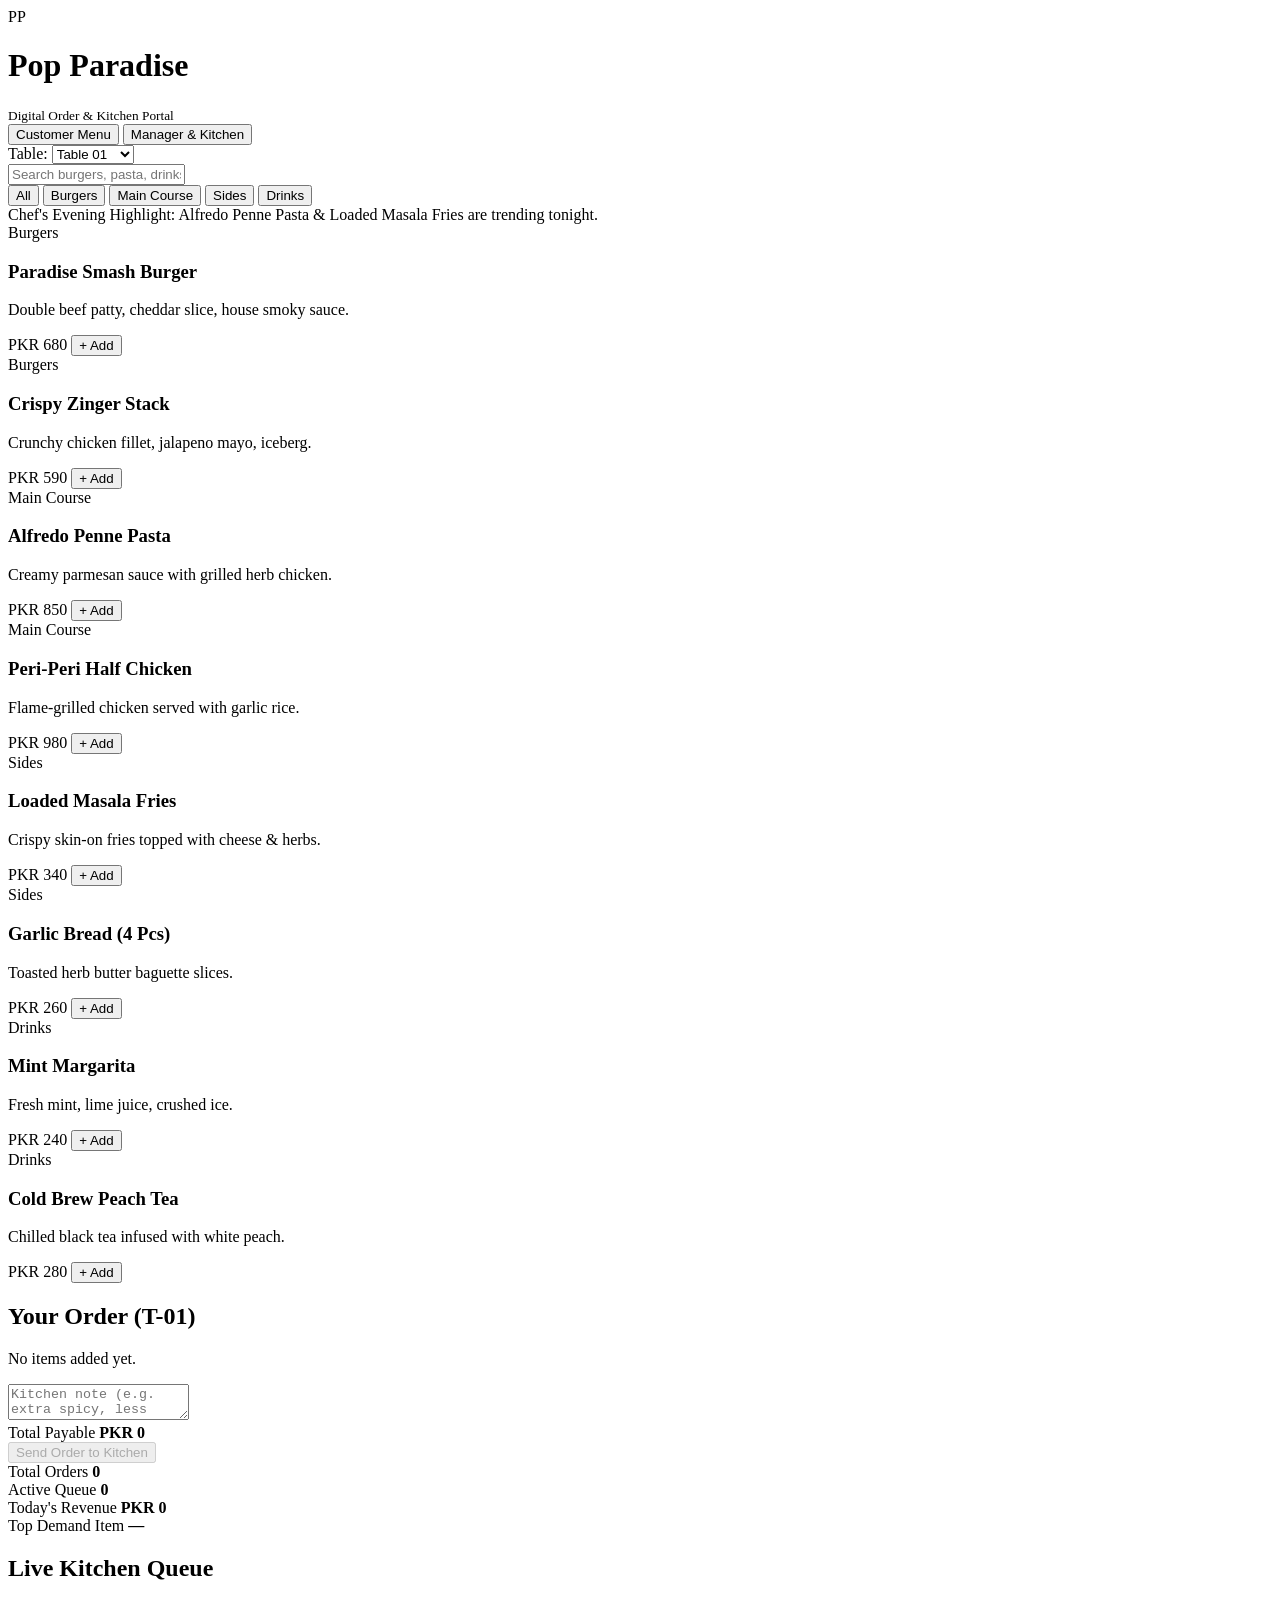
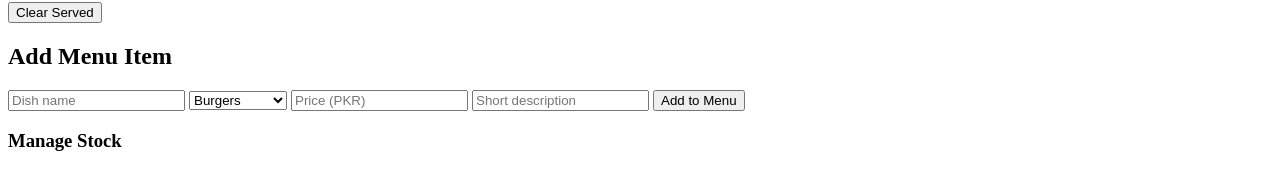
==== index.html @ ca5e87c0 "Rename pop-paradise-order-place_index.html to index.html" ====
<!DOCTYPE html>
<html lang="en">
<head>
  <meta charset="UTF-8" />
  <meta name="viewport" content="width=device-width, initial-scale=1.0" />
  <title>Pop Paradise — Digital Order Place</title>
  <link rel="stylesheet" href="style.css" />
</head>
<body>
  <header class="topbar">
    <div class="brand">
      <span class="logo-badge">PP</span>
      <div>
        <h1>Pop Paradise</h1>
        <small>Digital Order & Kitchen Portal</small>
      </div>
    </div>

    <div class="view-switch">
      <button id="btnCustomerView" class="tab-btn active">Customer Menu</button>
      <button id="btnManagerView" class="tab-btn">Manager & Kitchen</button>
    </div>
  </header>

  <!-- CUSTOMER VIEW -->
  <main id="customerSection" class="layout">
    <section class="menu-area">
      <div class="controls-bar">
        <div class="table-picker">
          <label for="tableSelect">Table:</label>
          <select id="tableSelect">
            <option value="T-01">Table 01</option>
            <option value="T-02">Table 02</option>
            <option value="T-03">Table 03</option>
            <option value="T-04">Table 04</option>
            <option value="Takeaway">Takeaway</option>
          </select>
        </div>
        <input type="text" id="searchInput" placeholder="Search burgers, pasta, drinks..." />
      </div>

      <div class="categories" id="categoryBar">
        <button class="cat-chip active" data-cat="All">All</button>
        <button class="cat-chip" data-cat="Burgers">Burgers</button>
        <button class="cat-chip" data-cat="Main Course">Main Course</button>
        <button class="cat-chip" data-cat="Sides">Sides</button>
        <button class="cat-chip" data-cat="Drinks">Drinks</button>
      </div>

      <div id="aiSmartBanner" class="smart-banner"></div>

      <div id="menuGrid" class="menu-grid"></div>
    </section>

    <aside class="cart-panel">
      <h2>Your Order (<span id="activeTableLabel">T-01</span>)</h2>
      <div id="cartItems" class="cart-list">
        <p class="empty-msg">No items added yet.</p>
      </div>

      <div id="pairingBox" class="pairing-box hidden"></div>

      <div class="cart-footer">
        <textarea id="orderNote" rows="2" placeholder="Kitchen note (e.g. extra spicy, less ice)..."></textarea>
        <div class="total-row">
          <span>Total Payable</span>
          <strong id="cartTotal">PKR 0</strong>
        </div>
        <button id="placeOrderBtn" class="primary-btn" disabled>Send Order to Kitchen</button>
      </div>
    </aside>
  </main>

  <!-- MANAGER VIEW -->
  <main id="managerSection" class="manager-layout hidden">
    <section class="stats-row">
      <div class="stat-card">
        <span>Total Orders</span>
        <strong id="statOrders">0</strong>
      </div>
      <div class="stat-card">
        <span>Active Queue</span>
        <strong id="statActive">0</strong>
      </div>
      <div class="stat-card">
        <span>Today's Revenue</span>
        <strong id="statRevenue">PKR 0</strong>
      </div>
      <div class="stat-card highlight">
        <span>Top Demand Item</span>
        <strong id="statTopItem">—</strong>
      </div>
    </section>

    <section class="insight-strip" id="managerInsightStrip"></section>

    <div class="manager-grid">
      <section class="panel">
        <div class="panel-head">
          <h2>Live Kitchen Queue</h2>
          <button id="clearCompletedBtn" class="ghost-btn">Clear Served</button>
        </div>
        <div id="orderQueue" class="queue-list"></div>
      </section>

      <section class="panel">
        <h2>Add Menu Item</h2>
        <form id="addMenuForm" class="stack-form">
          <input type="text" id="itemName" placeholder="Dish name" required />
          <select id="itemCat">
            <option value="Burgers">Burgers</option>
            <option value="Main Course">Main Course</option>
            <option value="Sides">Sides</option>
            <option value="Drinks">Drinks</option>
          </select>
          <input type="number" id="itemPrice" placeholder="Price (PKR)" min="50" required />
          <input type="text" id="itemDesc" placeholder="Short description" required />
          <button type="submit" class="primary-btn">Add to Menu</button>
        </form>

        <h3 class="sub-heading">Manage Stock</h3>
        <div id="stockList" class="stock-list"></div>
      </section>
    </div>
  </main>

  <div id="toast" class="toast hidden"></div>
  <script src="app.js"></script>
</body>
</html>
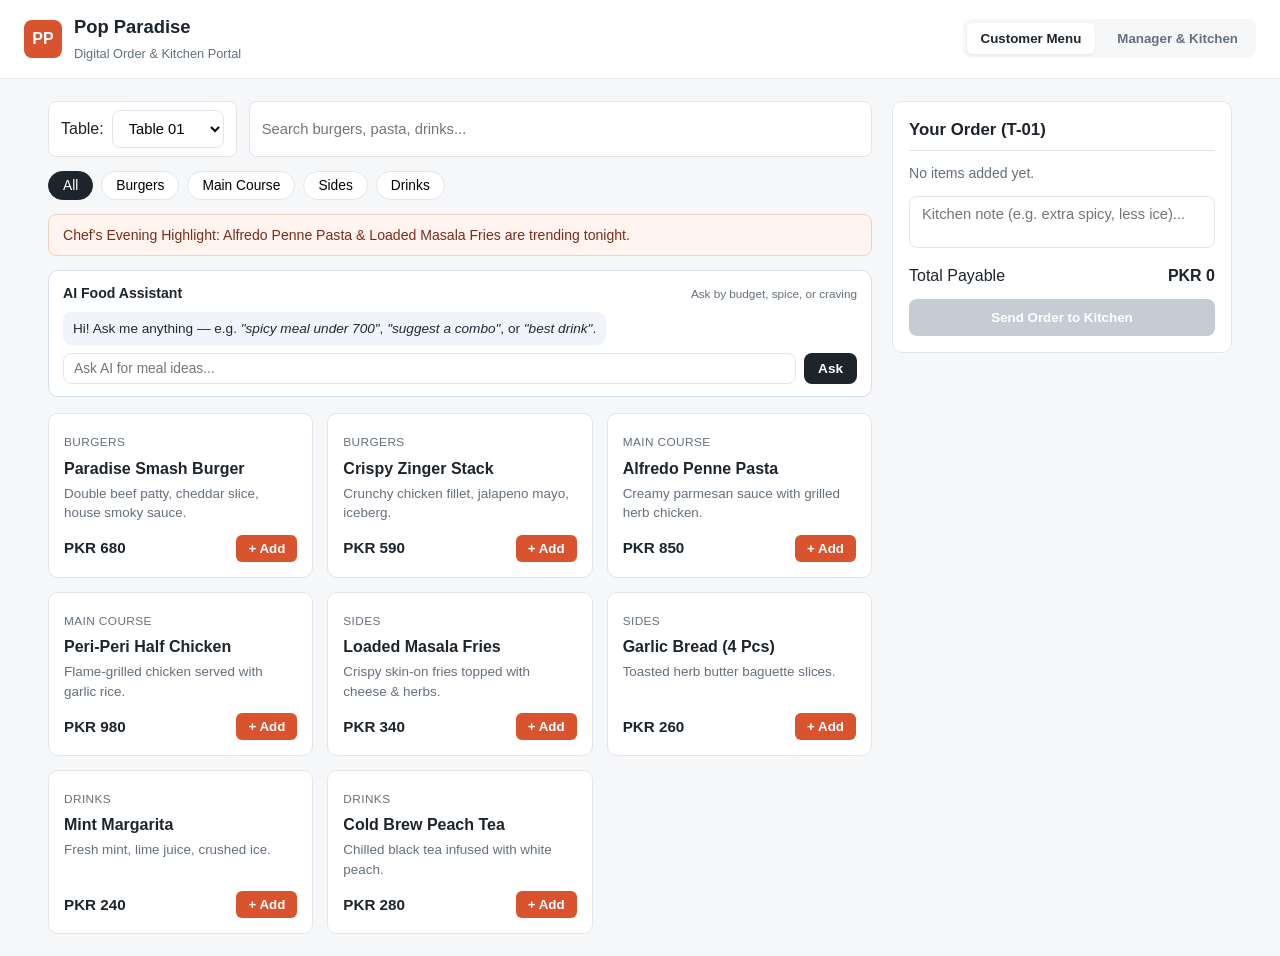
==== commit bd5aec82: "Rename index (1).html to index.html" ====
--- a/index.html
+++ b/index.html
@@ -49,6 +49,21 @@
 
       <div id="aiSmartBanner" class="smart-banner"></div>
 
+      <!-- CUSTOMER AI ASSISTANT -->
+      <div class="ai-box">
+        <div class="ai-box-head">
+          <strong>AI Food Assistant</strong>
+          <small>Ask by budget, spice, or craving</small>
+        </div>
+        <div id="customerAiChat" class="ai-messages">
+          <div class="ai-msg bot">Hi! Ask me anything — e.g. <em>"spicy meal under 700"</em>, <em>"suggest a combo"</em>, or <em>"best drink"</em>.</div>
+        </div>
+        <form id="customerAiForm" class="ai-input-row">
+          <input type="text" id="customerAiInput" placeholder="Ask AI for meal ideas..." required />
+          <button type="submit">Ask</button>
+        </form>
+      </div>
+
       <div id="menuGrid" class="menu-grid"></div>
     </section>
 
@@ -94,6 +109,21 @@
 
     <section class="insight-strip" id="managerInsightStrip"></section>
 
+    <!-- MANAGER AI COPILOT -->
+    <section class="ai-box manager-ai">
+      <div class="ai-box-head">
+        <strong>Manager AI Operations Copilot</strong>
+        <small>Ask about sales, top items, pending orders, or stock</small>
+      </div>
+      <div id="managerAiChat" class="ai-messages">
+        <div class="ai-msg bot">Hello Manager! Ask me: <em>"today's revenue"</em>, <em>"top selling item"</em>, <em>"pending orders"</em>, or <em>"stock status"</em>.</div>
+      </div>
+      <form id="managerAiForm" class="ai-input-row">
+        <input type="text" id="managerAiInput" placeholder="Ask operations assistant..." required />
+        <button type="submit">Analyze</button>
+      </form>
+    </section>
+
     <div class="manager-grid">
       <section class="panel">
         <div class="panel-head">
--- a/style.css
+++ b/style.css
@@ -0,0 +1,563 @@
+:root {
+  --bg: #f6f7f9;
+  --surface: #ffffff;
+  --text: #1e242b;
+  --muted: #64707d;
+  --accent: #d9532f;
+  --accent-dark: #b84121;
+  --border: #e2e6ec;
+  --ok: #1f8b4c;
+  --warn: #c97a16;
+}
+
+* {
+  box-sizing: border-box;
+  margin: 0;
+  padding: 0;
+  font-family: -apple-system, BlinkMacSystemFont, "Segoe UI", Roboto, sans-serif;
+}
+
+body {
+  background: var(--bg);
+  color: var(--text);
+  line-height: 1.45;
+}
+
+.topbar {
+  background: var(--surface);
+  border-bottom: 1px solid var(--border);
+  padding: 14px 24px;
+  display: flex;
+  justify-content: space-between;
+  align-items: center;
+  position: sticky;
+  top: 0;
+  z-index: 10;
+}
+
+.brand {
+  display: flex;
+  align-items: center;
+  gap: 12px;
+}
+
+.logo-badge {
+  background: var(--accent);
+  color: #fff;
+  font-weight: 700;
+  width: 38px;
+  height: 38px;
+  border-radius: 8px;
+  display: grid;
+  place-items: center;
+}
+
+.brand h1 {
+  font-size: 1.15rem;
+}
+
+.brand small {
+  color: var(--muted);
+  font-size: 0.8rem;
+}
+
+.view-switch {
+  display: flex;
+  gap: 8px;
+  background: var(--bg);
+  padding: 4px;
+  border-radius: 8px;
+}
+
+.tab-btn {
+  border: none;
+  background: transparent;
+  padding: 8px 14px;
+  border-radius: 6px;
+  cursor: pointer;
+  font-weight: 600;
+  color: var(--muted);
+}
+
+.tab-btn.active {
+  background: var(--surface);
+  color: var(--text);
+  box-shadow: 0 1px 3px rgba(0,0,0,0.08);
+}
+
+.layout {
+  max-width: 1220px;
+  margin: 22px auto;
+  padding: 0 18px;
+  display: grid;
+  grid-template-columns: 1fr 340px;
+  gap: 20px;
+}
+
+.controls-bar {
+  display: flex;
+  gap: 12px;
+  margin-bottom: 14px;
+}
+
+.table-picker {
+  background: var(--surface);
+  border: 1px solid var(--border);
+  padding: 8px 12px;
+  border-radius: 8px;
+  display: flex;
+  align-items: center;
+  gap: 8px;
+}
+
+select, input, textarea {
+  border: 1px solid var(--border);
+  border-radius: 8px;
+  padding: 9px 12px;
+  font-size: 0.92rem;
+  background: var(--surface);
+}
+
+#searchInput {
+  flex: 1;
+}
+
+.categories {
+  display: flex;
+  gap: 8px;
+  flex-wrap: wrap;
+  margin-bottom: 14px;
+}
+
+.cat-chip {
+  border: 1px solid var(--border);
+  background: var(--surface);
+  padding: 6px 14px;
+  border-radius: 20px;
+  cursor: pointer;
+  font-size: 0.86rem;
+}
+
+.cat-chip.active {
+  background: var(--text);
+  color: #fff;
+  border-color: var(--text);
+}
+
+.smart-banner {
+  background: #fff4ef;
+  border: 1px solid #f5cfc0;
+  color: #7c2d17;
+  padding: 10px 14px;
+  border-radius: 8px;
+  font-size: 0.88rem;
+  margin-bottom: 14px;
+}
+
+/* AI Assistant Box */
+.ai-box {
+  background: var(--surface);
+  border: 1px solid #d5dfec;
+  border-radius: 10px;
+  padding: 12px 14px;
+  margin-bottom: 16px;
+}
+
+.manager-ai {
+  margin-bottom: 18px;
+}
+
+.ai-box-head {
+  display: flex;
+  justify-content: space-between;
+  align-items: center;
+  margin-bottom: 8px;
+  font-size: 0.88rem;
+}
+
+.ai-box-head small {
+  color: var(--muted);
+}
+
+.ai-messages {
+  max-height: 115px;
+  overflow-y: auto;
+  display: flex;
+  flex-direction: column;
+  gap: 6px;
+  margin-bottom: 8px;
+  font-size: 0.85rem;
+}
+
+.ai-msg {
+  padding: 7px 10px;
+  border-radius: 8px;
+  max-width: 92%;
+}
+
+.ai-msg.bot {
+  background: #f1f5f9;
+  color: #1e293b;
+  align-self: flex-start;
+}
+
+.ai-msg.user {
+  background: #1e242b;
+  color: #fff;
+  align-self: flex-end;
+}
+
+.ai-input-row {
+  display: flex;
+  gap: 8px;
+}
+
+.ai-input-row input {
+  flex: 1;
+  padding: 7px 10px;
+  font-size: 0.86rem;
+}
+
+.ai-input-row button {
+  background: #1e242b;
+  color: #fff;
+  border: none;
+  padding: 7px 14px;
+  border-radius: 8px;
+  cursor: pointer;
+  font-weight: 600;
+  font-size: 0.85rem;
+}
+
+.menu-grid {
+  display: grid;
+  grid-template-columns: repeat(auto-fill, minmax(230px, 1fr));
+  gap: 14px;
+}
+
+.dish-card {
+  background: var(--surface);
+  border: 1px solid var(--border);
+  border-radius: 10px;
+  padding: 15px;
+  display: flex;
+  flex-direction: column;
+  justify-content: space-between;
+}
+
+.dish-card.sold-out {
+  opacity: 0.55;
+}
+
+.dish-tag {
+  font-size: 0.74rem;
+  color: var(--muted);
+  text-transform: uppercase;
+  letter-spacing: 0.4px;
+}
+
+.dish-card h3 {
+  font-size: 1rem;
+  margin: 4px 0;
+}
+
+.dish-card p {
+  font-size: 0.84rem;
+  color: var(--muted);
+  margin-bottom: 12px;
+}
+
+.dish-bottom {
+  display: flex;
+  justify-content: space-between;
+  align-items: center;
+}
+
+.price {
+  font-weight: 700;
+  font-size: 0.95rem;
+}
+
+.add-btn {
+  background: var(--accent);
+  color: #fff;
+  border: none;
+  padding: 6px 12px;
+  border-radius: 6px;
+  cursor: pointer;
+  font-weight: 600;
+}
+
+.add-btn:disabled {
+  background: #b0b7c0;
+  cursor: not-allowed;
+}
+
+.cart-panel {
+  background: var(--surface);
+  border: 1px solid var(--border);
+  border-radius: 10px;
+  padding: 16px;
+  height: fit-content;
+  position: sticky;
+  top: 78px;
+}
+
+.cart-panel h2 {
+  font-size: 1.05rem;
+  margin-bottom: 12px;
+  padding-bottom: 8px;
+  border-bottom: 1px solid var(--border);
+}
+
+.cart-list {
+  max-height: 260px;
+  overflow-y: auto;
+  margin-bottom: 12px;
+}
+
+.cart-row {
+  display: flex;
+  justify-content: space-between;
+  align-items: center;
+  padding: 8px 0;
+  border-bottom: 1px dashed var(--border);
+  font-size: 0.88rem;
+}
+
+.qty-controls {
+  display: flex;
+  align-items: center;
+  gap: 6px;
+}
+
+.qty-controls button {
+  width: 24px;
+  height: 24px;
+  border: 1px solid var(--border);
+  background: var(--bg);
+  border-radius: 4px;
+  cursor: pointer;
+}
+
+.pairing-box {
+  background: #f1f8f4;
+  border: 1px solid #c7e6d4;
+  padding: 9px 11px;
+  border-radius: 8px;
+  font-size: 0.82rem;
+  margin-bottom: 12px;
+  display: flex;
+  justify-content: space-between;
+  align-items: center;
+  gap: 8px;
+}
+
+.pairing-box button {
+  background: var(--ok);
+  color: #fff;
+  border: none;
+  padding: 4px 9px;
+  border-radius: 5px;
+  cursor: pointer;
+  white-space: nowrap;
+}
+
+.cart-footer textarea {
+  width: 100%;
+  margin-bottom: 10px;
+  resize: none;
+}
+
+.total-row {
+  display: flex;
+  justify-content: space-between;
+  margin-bottom: 12px;
+  font-size: 1rem;
+}
+
+.primary-btn {
+  width: 100%;
+  background: var(--accent);
+  color: #fff;
+  border: none;
+  padding: 11px;
+  border-radius: 8px;
+  font-weight: 600;
+  cursor: pointer;
+}
+
+.primary-btn:hover:not(:disabled) {
+  background: var(--accent-dark);
+}
+
+.primary-btn:disabled {
+  background: #c5ccd4;
+  cursor: not-allowed;
+}
+
+.manager-layout {
+  max-width: 1220px;
+  margin: 22px auto;
+  padding: 0 18px;
+}
+
+.stats-row {
+  display: grid;
+  grid-template-columns: repeat(auto-fit, minmax(200px, 1fr));
+  gap: 14px;
+  margin-bottom: 14px;
+}
+
+.stat-card {
+  background: var(--surface);
+  border: 1px solid var(--border);
+  border-radius: 10px;
+  padding: 16px;
+}
+
+.stat-card span {
+  font-size: 0.82rem;
+  color: var(--muted);
+  display: block;
+}
+
+.stat-card strong {
+  font-size: 1.35rem;
+  margin-top: 4px;
+  display: block;
+}
+
+.insight-strip {
+  background: #eef4fc;
+  border: 1px solid #c9ddf7;
+  color: #1f4473;
+  padding: 10px 14px;
+  border-radius: 8px;
+  font-size: 0.88rem;
+  margin-bottom: 14px;
+}
+
+.manager-grid {
+  display: grid;
+  grid-template-columns: 1.4fr 1fr;
+  gap: 18px;
+}
+
+.panel {
+  background: var(--surface);
+  border: 1px solid var(--border);
+  border-radius: 10px;
+  padding: 18px;
+}
+
+.panel-head {
+  display: flex;
+  justify-content: space-between;
+  align-items: center;
+  margin-bottom: 14px;
+}
+
+.ghost-btn {
+  border: 1px solid var(--border);
+  background: var(--bg);
+  padding: 6px 11px;
+  border-radius: 6px;
+  cursor: pointer;
+  font-size: 0.82rem;
+}
+
+.order-ticket {
+  border: 1px solid var(--border);
+  border-radius: 8px;
+  padding: 12px;
+  margin-bottom: 10px;
+}
+
+.ticket-top {
+  display: flex;
+  justify-content: space-between;
+  font-weight: 600;
+  margin-bottom: 6px;
+}
+
+.badge {
+  padding: 2px 8px;
+  border-radius: 12px;
+  font-size: 0.75rem;
+}
+
+.badge.Pending { background: #fef3c7; color: #92400e; }
+.badge.Preparing { background: #dbeafe; color: #1e40af; }
+.badge.Served { background: #dcfce7; color: #166534; }
+
+.ticket-items {
+  font-size: 0.86rem;
+  color: var(--muted);
+  margin-bottom: 8px;
+}
+
+.ticket-actions {
+  display: flex;
+  justify-content: space-between;
+  align-items: center;
+}
+
+.ticket-actions button {
+  padding: 5px 10px;
+  border-radius: 6px;
+  border: 1px solid var(--border);
+  background: var(--bg);
+  cursor: pointer;
+  font-size: 0.82rem;
+}
+
+.stack-form {
+  display: flex;
+  flex-direction: column;
+  gap: 9px;
+  margin-top: 10px;
+}
+
+.sub-heading {
+  margin: 18px 0 10px;
+  font-size: 0.95rem;
+}
+
+.stock-row {
+  display: flex;
+  justify-content: space-between;
+  align-items: center;
+  padding: 7px 0;
+  border-bottom: 1px solid var(--border);
+  font-size: 0.86rem;
+}
+
+.hidden {
+  display: none !important;
+}
+
+.empty-msg {
+  color: var(--muted);
+  font-size: 0.88rem;
+}
+
+.toast {
+  position: fixed;
+  bottom: 20px;
+  right: 20px;
+  background: #1e242b;
+  color: #fff;
+  padding: 10px 16px;
+  border-radius: 8px;
+  font-size: 0.88rem;
+}
+
+@media (max-width: 860px) {
+  .layout, .manager-grid {
+    grid-template-columns: 1fr;
+  }
+  .cart-panel {
+    position: static;
+  }
+}
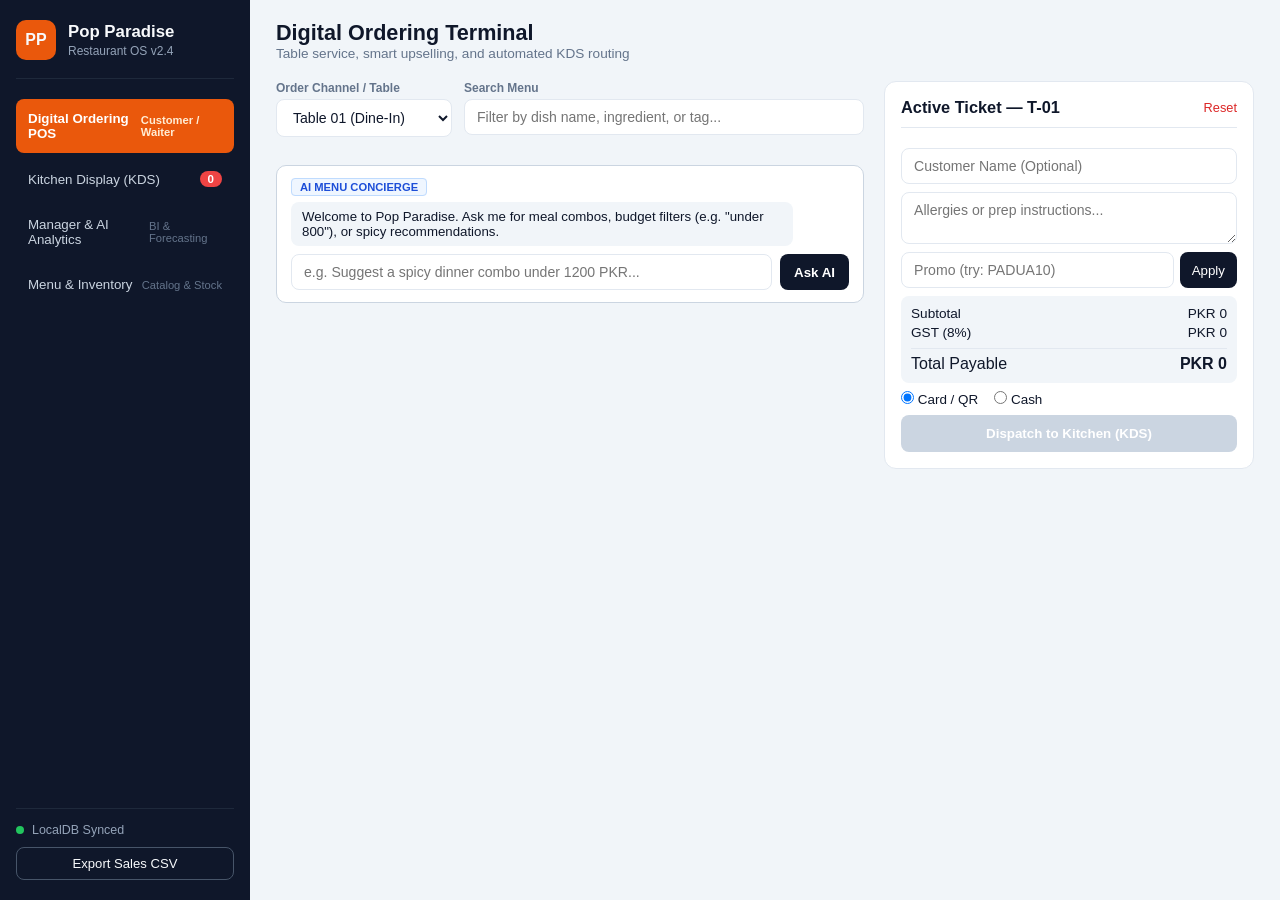
==== commit 6bba44ba: "Update index.html" ====
--- a/index.html
+++ b/index.html
@@ -3,156 +3,265 @@
 <head>
   <meta charset="UTF-8" />
   <meta name="viewport" content="width=device-width, initial-scale=1.0" />
-  <title>Pop Paradise — Digital Order Place</title>
+  <title>Pop Paradise — Enterprise Restaurant POS & AI Analytics</title>
   <link rel="stylesheet" href="style.css" />
 </head>
 <body>
-  <header class="topbar">
-    <div class="brand">
-      <span class="logo-badge">PP</span>
-      <div>
-        <h1>Pop Paradise</h1>
-        <small>Digital Order & Kitchen Portal</small>
+  <div class="app-shell">
+    <!-- SIDEBAR NAVIGATION -->
+    <aside class="sidebar">
+      <div class="brand">
+        <div class="brand-mark">PP</div>
+        <div>
+          <h2>Pop Paradise</h2>
+          <span>Restaurant OS v2.4</span>
+        </div>
+      </div>
+
+      <nav class="nav-menu">
+        <button class="nav-item active" data-view="posView">
+          <span>Digital Ordering POS</span>
+          <small>Customer / Waiter</small>
+        </button>
+        <button class="nav-item" data-view="kdsView">
+          <span>Kitchen Display (KDS)</span>
+          <span id="navKdsBadge" class="pill">0</span>
+        </button>
+        <button class="nav-item" data-view="analyticsView">
+          <span>Manager & AI Analytics</span>
+          <small>BI & Forecasting</small>
+        </button>
+        <button class="nav-item" data-view="inventoryView">
+          <span>Menu & Inventory</span>
+          <small>Catalog & Stock</small>
+        </button>
+      </nav>
+
+      <div class="sidebar-footer">
+        <div class="live-indicator"><span class="dot"></span> LocalDB Synced</div>
+        <button id="exportReportBtn" class="outline-btn">Export Sales CSV</button>
+      </div>
+    </aside>
+
+    <!-- MAIN CONTENT AREA -->
+    <div class="main-area">
+      <!-- TOP BAR -->
+      <header class="topbar">
+        <div>
+          <h1 id="pageTitle">Digital Ordering Terminal</h1>
+          <p id="pageSubtitle" class="subtitle">Table service, smart upselling, and automated KDS routing</p>
+        </div>
+        <div class="top-actions">
+          <div class="table-status-bar" id="tableStatusBar"></div>
+        </div>
+      </header>
+
+      <!-- 1. POS / CUSTOMER ORDERING VIEW -->
+      <section id="posView" class="view-section active pos-grid">
+        <div class="catalog-pane">
+          <div class="toolbar">
+            <div class="field-group">
+              <label>Order Channel / Table</label>
+              <select id="tableSelector">
+                <option value="T-01">Table 01 (Dine-In)</option>
+                <option value="T-02">Table 02 (Dine-In)</option>
+                <option value="T-03">Table 03 (Dine-In)</option>
+                <option value="T-04">Table 04 (VIP Booth)</option>
+                <option value="T-05">Table 05 (Patio)</option>
+                <option value="Takeaway">Counter Takeaway</option>
+              </select>
+            </div>
+            <div class="field-group grow">
+              <label>Search Menu</label>
+              <input type="text" id="menuSearch" placeholder="Filter by dish name, ingredient, or tag..." />
+            </div>
+          </div>
+
+          <div class="category-tabs" id="categoryTabs"></div>
+
+          <!-- CUSTOMER AI CONCIERGE -->
+          <div class="ai-console">
+            <div class="ai-header">
+              <div>
+                <span class="ai-tag">AI MENU CONCIERGE</span>
+                <span id="dynamicRecoText" class="reco-inline"></span>
+              </div>
+            </div>
+            <div id="customerChatLog" class="chat-stream">
+              <div class="msg bot">Welcome to Pop Paradise. Ask me for meal combos, budget filters (e.g. "under 800"), or spicy recommendations.</div>
+            </div>
+            <form id="customerChatForm" class="chat-form">
+              <input type="text" id="customerChatInput" placeholder="e.g. Suggest a spicy dinner combo under 1200 PKR..." required />
+              <button type="submit">Ask AI</button>
+            </form>
+          </div>
+
+          <div id="dishGrid" class="dish-grid"></div>
+        </div>
+
+        <!-- ORDER TICKET / CART -->
+        <aside class="ticket-pane">
+          <div class="ticket-header">
+            <h3>Active Ticket — <span id="ticketTableBadge">T-01</span></h3>
+            <button id="clearCartBtn" class="text-btn">Reset</button>
+          </div>
+
+          <div id="cartContainer" class="cart-items"></div>
+
+          <div id="smartUpsellCard" class="upsell-card hidden"></div>
+
+          <div class="billing-box">
+            <input type="text" id="customerNameInput" placeholder="Customer Name (Optional)" />
+            <textarea id="kitchenNotesInput" rows="2" placeholder="Allergies or prep instructions..."></textarea>
+
+            <div class="promo-row">
+              <input type="text" id="promoInput" placeholder="Promo (try: PADUA10)" />
+              <button type="button" id="applyPromoBtn">Apply</button>
+            </div>
+
+            <div class="calc-lines">
+              <div><span>Subtotal</span><span id="subTotalVal">PKR 0</span></div>
+              <div><span>GST (8%)</span><span id="taxVal">PKR 0</span></div>
+              <div id="discountLine" class="hidden"><span>Discount</span><span id="discountVal">-PKR 0</span></div>
+              <div class="grand-total"><span>Total Payable</span><strong id="grandTotalVal">PKR 0</strong></div>
+            </div>
+
+            <div class="payment-selector">
+              <label><input type="radio" name="payMethod" value="Card / QR" checked /> Card / QR</label>
+              <label><input type="radio" name="payMethod" value="Cash" /> Cash</label>
+            </div>
+
+            <button id="submitOrderBtn" class="btn-primary" disabled>Dispatch to Kitchen (KDS)</button>
+          </div>
+        </aside>
+      </section>
+
+      <!-- 2. KITCHEN DISPLAY SYSTEM (KDS) VIEW -->
+      <section id="kdsView" class="view-section hidden">
+        <div class="kds-toolbar">
+          <div class="kds-filters">
+            <button class="filter-pill active" data-kds="ALL">All Tickets</button>
+            <button class="filter-pill" data-kds="Pending">Pending</button>
+            <button class="filter-pill" data-kds="Preparing">Preparing</button>
+            <button class="filter-pill" data-kds="Ready">Ready to Serve</button>
+            <button class="filter-pill" data-kds="Completed">Completed</button>
+          </div>
+          <button id="simulateRushBtn" class="outline-btn">+ Simulate Demo Order</button>
+        </div>
+        <div id="kdsBoard" class="kds-board"></div>
+      </section>
+
+      <!-- 3. MANAGER & AI ANALYTICS VIEW -->
+      <section id="analyticsView" class="view-section hidden">
+        <div class="kpi-grid">
+          <div class="kpi-card">
+            <span class="kpi-label">Gross Revenue</span>
+            <strong id="kpiRevenue" class="kpi-num">PKR 0</strong>
+            <span id="kpiOrdersCount" class="kpi-sub">0 orders processed</span>
+          </div>
+          <div class="kpi-card">
+            <span class="kpi-label">Average Order Value (AOV)</span>
+            <strong id="kpiAov" class="kpi-num">PKR 0</strong>
+            <span class="kpi-sub">Per completed & active ticket</span>
+          </div>
+          <div class="kpi-card">
+            <span class="kpi-label">Gross Profit Margin</span>
+            <strong id="kpiMargin" class="kpi-num">0%</strong>
+            <span id="kpiProfitVal" class="kpi-sub">Est. net PKR 0</span>
+          </div>
+          <div class="kpi-card">
+            <span class="kpi-label">Top Revenue Driver</span>
+            <strong id="kpiTopDish" class="kpi-num">—</strong>
+            <span id="kpiTopQty" class="kpi-sub">0 units sold</span>
+          </div>
+        </div>
+
+        <div class="analytics-split">
+          <!-- VISUAL REVENUE BY CATEGORY -->
+          <div class="card">
+            <h3>Category Revenue Breakdown</h3>
+            <p class="card-desc">Live distribution across menu categories</p>
+            <div id="categoryChart" class="bar-chart"></div>
+          </div>
+
+          <!-- MANAGER AI OPERATIONS COPILOT -->
+          <div class="card ai-copilot-card">
+            <div class="ai-header">
+              <span class="ai-tag">AI OPERATIONS COPILOT</span>
+            </div>
+            <p class="card-desc">Query sales performance, profit margins, peak demand, or low-stock bottlenecks.</p>
+            <div id="managerChatLog" class="chat-stream tall">
+              <div class="msg bot">Operations Copilot online. Ask me about "profit margin", "category breakdown", "kitchen bottleneck", or "restock alerts".</div>
+            </div>
+            <form id="managerChatForm" class="chat-form">
+              <input type="text" id="managerChatInput" placeholder="Ask business intelligence query..." required />
+              <button type="submit">Run Query</button>
+            </form>
+          </div>
+        </div>
+      </section>
+
+      <!-- 4. MENU & INVENTORY MANAGEMENT VIEW -->
+      <section id="inventoryView" class="view-section hidden">
+        <div class="inv-grid">
+          <div class="card">
+            <h3>Add New Menu Item</h3>
+            <form id="newDishForm" class="form-stack">
+              <label>Dish Name <input type="text" id="fName" required placeholder="e.g. Truffle Mushroom Burger" /></label>
+              <div class="two-col-inputs">
+                <label>Category
+                  <select id="fCategory">
+                    <option value="Burgers">Burgers</option>
+                    <option value="Main Course">Main Course</option>
+                    <option value="Sides">Sides</option>
+                    <option value="Drinks">Drinks</option>
+                  </select>
+                </label>
+                <label>Prep Time (mins) <input type="number" id="fPrep" value="12" min="2" max="60" required /></label>
+              </div>
+              <div class="two-col-inputs">
+                <label>Cost Price (PKR) <input type="number" id="fCost" required min="20" placeholder="320" /></label>
+                <label>Selling Price (PKR) <input type="number" id="fPrice" required min="50" placeholder="750" /></label>
+              </div>
+              <label>Initial Stock Portions <input type="number" id="fStock" required min="1" value="25" /></label>
+              <label>Description & Tags <input type="text" id="fDesc" required placeholder="Ingredients, spice level..." /></label>
+              <button type="submit" class="btn-primary">Publish to POS Menu</button>
+            </form>
+          </div>
+
+          <div class="card">
+            <h3>Live Inventory & Margin Ledger</h3>
+            <div class="table-wrap">
+              <table class="data-table">
+                <thead>
+                  <tr>
+                    <th>Item</th>
+                    <th>Category</th>
+                    <th>Price / Cost</th>
+                    <th>Margin</th>
+                    <th>Portions Left</th>
+                    <th>Controls</th>
+                  </tr>
+                </thead>
+                <tbody id="inventoryTableBody"></tbody>
+              </table>
+            </div>
+          </div>
+        </div>
+      </section>
+    </div>
+  </div>
+
+  <!-- RECEIPT MODAL -->
+  <div id="receiptModal" class="modal-backdrop hidden">
+    <div class="modal-box">
+      <div id="receiptContent"></div>
+      <div class="modal-actions">
+        <button onclick="window.print()" class="outline-btn">Print Receipt</button>
+        <button id="closeReceiptBtn" class="btn-primary">Done</button>
       </div>
     </div>
-
-    <div class="view-switch">
-      <button id="btnCustomerView" class="tab-btn active">Customer Menu</button>
-      <button id="btnManagerView" class="tab-btn">Manager & Kitchen</button>
-    </div>
-  </header>
-
-  <!-- CUSTOMER VIEW -->
-  <main id="customerSection" class="layout">
-    <section class="menu-area">
-      <div class="controls-bar">
-        <div class="table-picker">
-          <label for="tableSelect">Table:</label>
-          <select id="tableSelect">
-            <option value="T-01">Table 01</option>
-            <option value="T-02">Table 02</option>
-            <option value="T-03">Table 03</option>
-            <option value="T-04">Table 04</option>
-            <option value="Takeaway">Takeaway</option>
-          </select>
-        </div>
-        <input type="text" id="searchInput" placeholder="Search burgers, pasta, drinks..." />
-      </div>
-
-      <div class="categories" id="categoryBar">
-        <button class="cat-chip active" data-cat="All">All</button>
-        <button class="cat-chip" data-cat="Burgers">Burgers</button>
-        <button class="cat-chip" data-cat="Main Course">Main Course</button>
-        <button class="cat-chip" data-cat="Sides">Sides</button>
-        <button class="cat-chip" data-cat="Drinks">Drinks</button>
-      </div>
-
-      <div id="aiSmartBanner" class="smart-banner"></div>
-
-      <!-- CUSTOMER AI ASSISTANT -->
-      <div class="ai-box">
-        <div class="ai-box-head">
-          <strong>AI Food Assistant</strong>
-          <small>Ask by budget, spice, or craving</small>
-        </div>
-        <div id="customerAiChat" class="ai-messages">
-          <div class="ai-msg bot">Hi! Ask me anything — e.g. <em>"spicy meal under 700"</em>, <em>"suggest a combo"</em>, or <em>"best drink"</em>.</div>
-        </div>
-        <form id="customerAiForm" class="ai-input-row">
-          <input type="text" id="customerAiInput" placeholder="Ask AI for meal ideas..." required />
-          <button type="submit">Ask</button>
-        </form>
-      </div>
-
-      <div id="menuGrid" class="menu-grid"></div>
-    </section>
-
-    <aside class="cart-panel">
-      <h2>Your Order (<span id="activeTableLabel">T-01</span>)</h2>
-      <div id="cartItems" class="cart-list">
-        <p class="empty-msg">No items added yet.</p>
-      </div>
-
-      <div id="pairingBox" class="pairing-box hidden"></div>
-
-      <div class="cart-footer">
-        <textarea id="orderNote" rows="2" placeholder="Kitchen note (e.g. extra spicy, less ice)..."></textarea>
-        <div class="total-row">
-          <span>Total Payable</span>
-          <strong id="cartTotal">PKR 0</strong>
-        </div>
-        <button id="placeOrderBtn" class="primary-btn" disabled>Send Order to Kitchen</button>
-      </div>
-    </aside>
-  </main>
-
-  <!-- MANAGER VIEW -->
-  <main id="managerSection" class="manager-layout hidden">
-    <section class="stats-row">
-      <div class="stat-card">
-        <span>Total Orders</span>
-        <strong id="statOrders">0</strong>
-      </div>
-      <div class="stat-card">
-        <span>Active Queue</span>
-        <strong id="statActive">0</strong>
-      </div>
-      <div class="stat-card">
-        <span>Today's Revenue</span>
-        <strong id="statRevenue">PKR 0</strong>
-      </div>
-      <div class="stat-card highlight">
-        <span>Top Demand Item</span>
-        <strong id="statTopItem">—</strong>
-      </div>
-    </section>
-
-    <section class="insight-strip" id="managerInsightStrip"></section>
-
-    <!-- MANAGER AI COPILOT -->
-    <section class="ai-box manager-ai">
-      <div class="ai-box-head">
-        <strong>Manager AI Operations Copilot</strong>
-        <small>Ask about sales, top items, pending orders, or stock</small>
-      </div>
-      <div id="managerAiChat" class="ai-messages">
-        <div class="ai-msg bot">Hello Manager! Ask me: <em>"today's revenue"</em>, <em>"top selling item"</em>, <em>"pending orders"</em>, or <em>"stock status"</em>.</div>
-      </div>
-      <form id="managerAiForm" class="ai-input-row">
-        <input type="text" id="managerAiInput" placeholder="Ask operations assistant..." required />
-        <button type="submit">Analyze</button>
-      </form>
-    </section>
-
-    <div class="manager-grid">
-      <section class="panel">
-        <div class="panel-head">
-          <h2>Live Kitchen Queue</h2>
-          <button id="clearCompletedBtn" class="ghost-btn">Clear Served</button>
-        </div>
-        <div id="orderQueue" class="queue-list"></div>
-      </section>
-
-      <section class="panel">
-        <h2>Add Menu Item</h2>
-        <form id="addMenuForm" class="stack-form">
-          <input type="text" id="itemName" placeholder="Dish name" required />
-          <select id="itemCat">
-            <option value="Burgers">Burgers</option>
-            <option value="Main Course">Main Course</option>
-            <option value="Sides">Sides</option>
-            <option value="Drinks">Drinks</option>
-          </select>
-          <input type="number" id="itemPrice" placeholder="Price (PKR)" min="50" required />
-          <input type="text" id="itemDesc" placeholder="Short description" required />
-          <button type="submit" class="primary-btn">Add to Menu</button>
-        </form>
-
-        <h3 class="sub-heading">Manage Stock</h3>
-        <div id="stockList" class="stock-list"></div>
-      </section>
-    </div>
-  </main>
+  </div>
 
   <div id="toast" class="toast hidden"></div>
   <script src="app.js"></script>
--- a/style.css
+++ b/style.css
@@ -1,237 +1,353 @@
 :root {
-  --bg: #f6f7f9;
+  --bg: #f1f5f9;
   --surface: #ffffff;
-  --text: #1e242b;
-  --muted: #64707d;
-  --accent: #d9532f;
-  --accent-dark: #b84121;
-  --border: #e2e6ec;
-  --ok: #1f8b4c;
-  --warn: #c97a16;
+  --sidebar: #0f172a;
+  --sidebar-hover: #1e293b;
+  --text: #0f172a;
+  --muted: #64748b;
+  --border: #e2e8f0;
+  --primary: #ea580c;
+  --primary-hover: #c2410c;
+  --success: #16a34a;
+  --warning: #d97706;
+  --danger: #dc2626;
+  --info: #2563eb;
 }
 
 * {
   box-sizing: border-box;
   margin: 0;
   padding: 0;
-  font-family: -apple-system, BlinkMacSystemFont, "Segoe UI", Roboto, sans-serif;
+  font-family: "Inter", -apple-system, BlinkMacSystemFont, "Segoe UI", Roboto, sans-serif;
 }
 
 body {
   background: var(--bg);
   color: var(--text);
-  line-height: 1.45;
-}
-
-.topbar {
-  background: var(--surface);
-  border-bottom: 1px solid var(--border);
-  padding: 14px 24px;
-  display: flex;
-  justify-content: space-between;
-  align-items: center;
+  font-size: 14px;
+}
+
+.app-shell {
+  display: grid;
+  grid-template-columns: 250px 1fr;
+  min-height: 100vh;
+}
+
+/* SIDEBAR */
+.sidebar {
+  background: var(--sidebar);
+  color: #f8fafc;
+  display: flex;
+  flex-direction: column;
+  justify-content: space-between;
+  padding: 20px 16px;
   position: sticky;
   top: 0;
-  z-index: 10;
+  height: 100vh;
 }
 
 .brand {
   display: flex;
   align-items: center;
   gap: 12px;
-}
-
-.logo-badge {
-  background: var(--accent);
-  color: #fff;
+  padding-bottom: 18px;
+  border-bottom: 1px solid #1e293b;
+}
+
+.brand-mark {
+  width: 40px;
+  height: 40px;
+  border-radius: 10px;
+  background: var(--primary);
+  display: grid;
+  place-items: center;
+  font-weight: 800;
+  font-size: 1rem;
+}
+
+.brand h2 {
+  font-size: 1.05rem;
+}
+
+.brand span {
+  font-size: 0.75rem;
+  color: #94a3b8;
+}
+
+.nav-menu {
+  display: flex;
+  flex-direction: column;
+  gap: 6px;
+  margin-top: 20px;
+  flex: 1;
+}
+
+.nav-item {
+  background: transparent;
+  border: none;
+  color: #cbd5e1;
+  text-align: left;
+  padding: 12px;
+  border-radius: 8px;
+  cursor: pointer;
+  display: flex;
+  justify-content: space-between;
+  align-items: center;
+  transition: 0.15s;
+}
+
+.nav-item small {
+  font-size: 0.7rem;
+  color: #64748b;
+}
+
+.nav-item:hover {
+  background: var(--sidebar-hover);
+  color: #fff;
+}
+
+.nav-item.active {
+  background: var(--primary);
+  color: #fff;
+  font-weight: 600;
+}
+
+.nav-item.active small {
+  color: #ffedd5;
+}
+
+.pill {
+  background: #ef4444;
+  color: #fff;
+  font-size: 0.72rem;
+  padding: 2px 8px;
+  border-radius: 99px;
   font-weight: 700;
-  width: 38px;
-  height: 38px;
-  border-radius: 8px;
-  display: grid;
-  place-items: center;
-}
-
-.brand h1 {
-  font-size: 1.15rem;
-}
-
-.brand small {
+}
+
+.sidebar-footer {
+  border-top: 1px solid #1e293b;
+  padding-top: 14px;
+  display: flex;
+  flex-direction: column;
+  gap: 10px;
+}
+
+.live-indicator {
+  font-size: 0.78rem;
+  color: #94a3b8;
+  display: flex;
+  align-items: center;
+  gap: 8px;
+}
+
+.dot {
+  width: 8px;
+  height: 8px;
+  border-radius: 50%;
+  background: #22c55e;
+}
+
+/* MAIN AREA */
+.main-area {
+  padding: 20px 26px;
+  overflow-x: hidden;
+}
+
+.topbar {
+  display: flex;
+  justify-content: space-between;
+  align-items: center;
+  margin-bottom: 20px;
+  flex-wrap: wrap;
+  gap: 12px;
+}
+
+.topbar h1 {
+  font-size: 1.35rem;
+}
+
+.subtitle {
   color: var(--muted);
-  font-size: 0.8rem;
-}
-
-.view-switch {
-  display: flex;
-  gap: 8px;
-  background: var(--bg);
-  padding: 4px;
-  border-radius: 8px;
-}
-
-.tab-btn {
-  border: none;
-  background: transparent;
-  padding: 8px 14px;
+  font-size: 0.85rem;
+}
+
+.table-status-bar {
+  display: flex;
+  gap: 6px;
+  flex-wrap: wrap;
+}
+
+.table-chip {
+  font-size: 0.75rem;
+  padding: 4px 10px;
   border-radius: 6px;
-  cursor: pointer;
+  background: var(--surface);
+  border: 1px solid var(--border);
+  font-weight: 600;
+}
+
+.table-chip.occupied {
+  background: #fef3c7;
+  border-color: #f59e0b;
+  color: #92400e;
+}
+
+/* POS GRID */
+.pos-grid {
+  display: grid;
+  grid-template-columns: 1fr 370px;
+  gap: 20px;
+  align-items: start;
+}
+
+.toolbar {
+  display: flex;
+  gap: 12px;
+  margin-bottom: 14px;
+}
+
+.field-group {
+  display: flex;
+  flex-direction: column;
+  gap: 4px;
+}
+
+.field-group.grow {
+  flex: 1;
+}
+
+.field-group label {
+  font-size: 0.75rem;
   font-weight: 600;
   color: var(--muted);
 }
 
-.tab-btn.active {
+input, select, textarea {
+  border: 1px solid var(--border);
+  border-radius: 8px;
+  padding: 9px 12px;
+  font-size: 0.88rem;
   background: var(--surface);
   color: var(--text);
-  box-shadow: 0 1px 3px rgba(0,0,0,0.08);
-}
-
-.layout {
-  max-width: 1220px;
-  margin: 22px auto;
-  padding: 0 18px;
-  display: grid;
-  grid-template-columns: 1fr 340px;
-  gap: 20px;
-}
-
-.controls-bar {
-  display: flex;
-  gap: 12px;
-  margin-bottom: 14px;
-}
-
-.table-picker {
-  background: var(--surface);
-  border: 1px solid var(--border);
-  padding: 8px 12px;
-  border-radius: 8px;
-  display: flex;
-  align-items: center;
-  gap: 8px;
-}
-
-select, input, textarea {
-  border: 1px solid var(--border);
-  border-radius: 8px;
-  padding: 9px 12px;
-  font-size: 0.92rem;
-  background: var(--surface);
-}
-
-#searchInput {
-  flex: 1;
-}
-
-.categories {
+}
+
+input:focus, select:focus, textarea:focus {
+  outline: 2px solid #fed7aa;
+  border-color: var(--primary);
+}
+
+.category-tabs {
   display: flex;
   gap: 8px;
   flex-wrap: wrap;
   margin-bottom: 14px;
 }
 
-.cat-chip {
+.cat-tab {
   border: 1px solid var(--border);
   background: var(--surface);
   padding: 6px 14px;
   border-radius: 20px;
   cursor: pointer;
-  font-size: 0.86rem;
-}
-
-.cat-chip.active {
-  background: var(--text);
-  color: #fff;
-  border-color: var(--text);
-}
-
-.smart-banner {
-  background: #fff4ef;
-  border: 1px solid #f5cfc0;
-  color: #7c2d17;
-  padding: 10px 14px;
-  border-radius: 8px;
-  font-size: 0.88rem;
-  margin-bottom: 14px;
-}
-
-/* AI Assistant Box */
-.ai-box {
+  font-weight: 500;
+}
+
+.cat-tab.active {
+  background: var(--sidebar);
+  color: #fff;
+  border-color: var(--sidebar);
+}
+
+/* AI CONSOLE */
+.ai-console {
   background: var(--surface);
-  border: 1px solid #d5dfec;
+  border: 1px solid #cbd5e1;
   border-radius: 10px;
   padding: 12px 14px;
   margin-bottom: 16px;
 }
 
-.manager-ai {
-  margin-bottom: 18px;
-}
-
-.ai-box-head {
+.ai-header {
   display: flex;
   justify-content: space-between;
   align-items: center;
   margin-bottom: 8px;
-  font-size: 0.88rem;
-}
-
-.ai-box-head small {
-  color: var(--muted);
-}
-
-.ai-messages {
-  max-height: 115px;
+  flex-wrap: wrap;
+  gap: 6px;
+}
+
+.ai-tag {
+  background: #eff6ff;
+  color: #1d4ed8;
+  border: 1px solid #bfdbfe;
+  font-size: 0.7rem;
+  font-weight: 700;
+  padding: 2px 8px;
+  border-radius: 4px;
+}
+
+.reco-inline {
+  font-size: 0.8rem;
+  color: #9a3412;
+  font-weight: 500;
+  margin-left: 8px;
+}
+
+.chat-stream {
+  max-height: 110px;
   overflow-y: auto;
   display: flex;
   flex-direction: column;
   gap: 6px;
   margin-bottom: 8px;
-  font-size: 0.85rem;
-}
-
-.ai-msg {
-  padding: 7px 10px;
-  border-radius: 8px;
-  max-width: 92%;
-}
-
-.ai-msg.bot {
+}
+
+.chat-stream.tall {
+  max-height: 220px;
+}
+
+.msg {
+  padding: 7px 11px;
+  border-radius: 8px;
+  font-size: 0.83rem;
+  max-width: 90%;
+}
+
+.msg.bot {
   background: #f1f5f9;
-  color: #1e293b;
   align-self: flex-start;
 }
 
-.ai-msg.user {
-  background: #1e242b;
+.msg.user {
+  background: var(--sidebar);
   color: #fff;
   align-self: flex-end;
 }
 
-.ai-input-row {
+.chat-form {
   display: flex;
   gap: 8px;
 }
 
-.ai-input-row input {
+.chat-form input {
   flex: 1;
-  padding: 7px 10px;
-  font-size: 0.86rem;
-}
-
-.ai-input-row button {
-  background: #1e242b;
+}
+
+.chat-form button {
+  background: var(--sidebar);
   color: #fff;
   border: none;
-  padding: 7px 14px;
+  padding: 0 14px;
   border-radius: 8px;
   cursor: pointer;
   font-weight: 600;
-  font-size: 0.85rem;
-}
-
-.menu-grid {
-  display: grid;
-  grid-template-columns: repeat(auto-fill, minmax(230px, 1fr));
+}
+
+/* DISH CARDS */
+.dish-grid {
+  display: grid;
+  grid-template-columns: repeat(auto-fill, minmax(225px, 1fr));
   gap: 14px;
 }
 
@@ -239,99 +355,113 @@
   background: var(--surface);
   border: 1px solid var(--border);
   border-radius: 10px;
-  padding: 15px;
-  display: flex;
-  flex-direction: column;
-  justify-content: space-between;
-}
-
-.dish-card.sold-out {
+  padding: 14px;
+  display: flex;
+  flex-direction: column;
+  justify-content: space-between;
+  transition: transform 0.12s;
+}
+
+.dish-card:hover {
+  border-color: #cbd5e1;
+}
+
+.dish-card.out {
   opacity: 0.55;
 }
 
-.dish-tag {
-  font-size: 0.74rem;
+.dish-meta {
+  display: flex;
+  justify-content: space-between;
+  font-size: 0.72rem;
   color: var(--muted);
-  text-transform: uppercase;
-  letter-spacing: 0.4px;
-}
-
-.dish-card h3 {
-  font-size: 1rem;
-  margin: 4px 0;
+  margin-bottom: 4px;
+}
+
+.dish-card h4 {
+  font-size: 0.98rem;
+  margin-bottom: 4px;
 }
 
 .dish-card p {
-  font-size: 0.84rem;
+  font-size: 0.8rem;
   color: var(--muted);
   margin-bottom: 12px;
 }
 
-.dish-bottom {
-  display: flex;
-  justify-content: space-between;
-  align-items: center;
-}
-
-.price {
+.dish-footer {
+  display: flex;
+  justify-content: space-between;
+  align-items: center;
+}
+
+.dish-price {
   font-weight: 700;
-  font-size: 0.95rem;
-}
-
-.add-btn {
-  background: var(--accent);
+}
+
+.btn-add {
+  background: var(--primary);
   color: #fff;
   border: none;
   padding: 6px 12px;
   border-radius: 6px;
-  cursor: pointer;
   font-weight: 600;
-}
-
-.add-btn:disabled {
-  background: #b0b7c0;
+  cursor: pointer;
+}
+
+.btn-add:disabled {
+  background: #94a3b8;
   cursor: not-allowed;
 }
 
-.cart-panel {
+/* TICKET PANE */
+.ticket-pane {
   background: var(--surface);
   border: 1px solid var(--border);
-  border-radius: 10px;
+  border-radius: 12px;
   padding: 16px;
-  height: fit-content;
   position: sticky;
-  top: 78px;
-}
-
-.cart-panel h2 {
-  font-size: 1.05rem;
-  margin-bottom: 12px;
-  padding-bottom: 8px;
+  top: 20px;
+}
+
+.ticket-header {
+  display: flex;
+  justify-content: space-between;
+  align-items: center;
+  padding-bottom: 10px;
   border-bottom: 1px solid var(--border);
-}
-
-.cart-list {
-  max-height: 260px;
+  margin-bottom: 10px;
+}
+
+.text-btn {
+  background: none;
+  border: none;
+  color: var(--danger);
+  cursor: pointer;
+  font-size: 0.8rem;
+}
+
+.cart-items {
+  max-height: 230px;
   overflow-y: auto;
-  margin-bottom: 12px;
-}
-
-.cart-row {
+  margin-bottom: 10px;
+}
+
+.cart-line {
   display: flex;
   justify-content: space-between;
   align-items: center;
   padding: 8px 0;
   border-bottom: 1px dashed var(--border);
-  font-size: 0.88rem;
-}
-
-.qty-controls {
+}
+
+.qty-box {
   display: flex;
   align-items: center;
   gap: 6px;
 }
 
-.qty-controls button {
+.qty-box button {
   width: 24px;
   height: 24px;
   border: 1px solid var(--border);
@@ -340,224 +470,382 @@
   cursor: pointer;
 }
 
-.pairing-box {
-  background: #f1f8f4;
-  border: 1px solid #c7e6d4;
-  padding: 9px 11px;
-  border-radius: 8px;
-  font-size: 0.82rem;
-  margin-bottom: 12px;
+.upsell-card {
+  background: #f0fdf4;
+  border: 1px solid #bbf7d0;
+  color: #166534;
+  padding: 8px 10px;
+  border-radius: 8px;
+  font-size: 0.8rem;
   display: flex;
   justify-content: space-between;
   align-items: center;
   gap: 8px;
-}
-
-.pairing-box button {
-  background: var(--ok);
+  margin-bottom: 10px;
+}
+
+.upsell-card button {
+  background: var(--success);
   color: #fff;
   border: none;
-  padding: 4px 9px;
+  padding: 4px 8px;
   border-radius: 5px;
   cursor: pointer;
-  white-space: nowrap;
-}
-
-.cart-footer textarea {
-  width: 100%;
-  margin-bottom: 10px;
-  resize: none;
-}
-
-.total-row {
-  display: flex;
-  justify-content: space-between;
-  margin-bottom: 12px;
+}
+
+.billing-box {
+  display: flex;
+  flex-direction: column;
+  gap: 8px;
+}
+
+.promo-row {
+  display: flex;
+  gap: 6px;
+}
+
+.promo-row input {
+  flex: 1;
+}
+
+.promo-row button {
+  background: var(--sidebar);
+  color: #fff;
+  border: none;
+  padding: 0 12px;
+  border-radius: 8px;
+  cursor: pointer;
+}
+
+.calc-lines {
+  background: var(--bg);
+  padding: 10px;
+  border-radius: 8px;
+  display: flex;
+  flex-direction: column;
+  gap: 4px;
+  font-size: 0.85rem;
+}
+
+.calc-lines div {
+  display: flex;
+  justify-content: space-between;
+}
+
+.grand-total {
+  border-top: 1px solid var(--border);
+  padding-top: 6px;
+  margin-top: 4px;
   font-size: 1rem;
 }
 
-.primary-btn {
-  width: 100%;
-  background: var(--accent);
+.payment-selector {
+  display: flex;
+  gap: 16px;
+  font-size: 0.84rem;
+}
+
+.btn-primary {
+  background: var(--primary);
   color: #fff;
   border: none;
   padding: 11px;
   border-radius: 8px;
   font-weight: 600;
   cursor: pointer;
-}
-
-.primary-btn:hover:not(:disabled) {
-  background: var(--accent-dark);
-}
-
-.primary-btn:disabled {
-  background: #c5ccd4;
+  width: 100%;
+}
+
+.btn-primary:hover:not(:disabled) {
+  background: var(--primary-hover);
+}
+
+.btn-primary:disabled {
+  background: #cbd5e1;
   cursor: not-allowed;
 }
 
-.manager-layout {
-  max-width: 1220px;
-  margin: 22px auto;
-  padding: 0 18px;
-}
-
-.stats-row {
-  display: grid;
-  grid-template-columns: repeat(auto-fit, minmax(200px, 1fr));
-  gap: 14px;
-  margin-bottom: 14px;
-}
-
-.stat-card {
+.outline-btn {
+  background: transparent;
+  border: 1px solid #475569;
+  color: inherit;
+  padding: 8px 12px;
+  border-radius: 8px;
+  cursor: pointer;
+  font-size: 0.82rem;
+}
+
+/* KDS VIEW */
+.kds-toolbar {
+  display: flex;
+  justify-content: space-between;
+  align-items: center;
+  margin-bottom: 16px;
+  flex-wrap: wrap;
+  gap: 10px;
+}
+
+.kds-filters {
+  display: flex;
+  gap: 8px;
+  flex-wrap: wrap;
+}
+
+.filter-pill {
   background: var(--surface);
   border: 1px solid var(--border);
+  padding: 6px 14px;
+  border-radius: 20px;
+  cursor: pointer;
+}
+
+.filter-pill.active {
+  background: var(--sidebar);
+  color: #fff;
+}
+
+.kds-board {
+  display: grid;
+  grid-template-columns: repeat(auto-fill, minmax(290px, 1fr));
+  gap: 16px;
+}
+
+.kds-card {
+  background: var(--surface);
+  border: 1px solid var(--border);
+  border-top: 4px solid var(--warning);
   border-radius: 10px;
-  padding: 16px;
-}
-
-.stat-card span {
-  font-size: 0.82rem;
-  color: var(--muted);
-  display: block;
-}
-
-.stat-card strong {
-  font-size: 1.35rem;
-  margin-top: 4px;
-  display: block;
-}
-
-.insight-strip {
-  background: #eef4fc;
-  border: 1px solid #c9ddf7;
-  color: #1f4473;
-  padding: 10px 14px;
-  border-radius: 8px;
-  font-size: 0.88rem;
-  margin-bottom: 14px;
-}
-
-.manager-grid {
-  display: grid;
-  grid-template-columns: 1.4fr 1fr;
-  gap: 18px;
-}
-
-.panel {
-  background: var(--surface);
-  border: 1px solid var(--border);
-  border-radius: 10px;
-  padding: 18px;
-}
-
-.panel-head {
-  display: flex;
-  justify-content: space-between;
-  align-items: center;
-  margin-bottom: 14px;
-}
-
-.ghost-btn {
-  border: 1px solid var(--border);
-  background: var(--bg);
-  padding: 6px 11px;
-  border-radius: 6px;
-  cursor: pointer;
-  font-size: 0.82rem;
-}
-
-.order-ticket {
-  border: 1px solid var(--border);
-  border-radius: 8px;
-  padding: 12px;
-  margin-bottom: 10px;
-}
-
-.ticket-top {
-  display: flex;
-  justify-content: space-between;
-  font-weight: 600;
-  margin-bottom: 6px;
-}
-
-.badge {
+  padding: 14px;
+  display: flex;
+  flex-direction: column;
+  justify-content: space-between;
+}
+
+.kds-card.Preparing { border-top-color: var(--info); }
+.kds-card.Ready { border-top-color: var(--success); }
+.kds-card.Completed { border-top-color: #94a3b8; opacity: 0.75; }
+
+.kds-head {
+  display: flex;
+  justify-content: space-between;
+  margin-bottom: 8px;
+}
+
+.status-tag {
+  font-size: 0.74rem;
+  font-weight: 700;
   padding: 2px 8px;
   border-radius: 12px;
-  font-size: 0.75rem;
-}
-
-.badge.Pending { background: #fef3c7; color: #92400e; }
-.badge.Preparing { background: #dbeafe; color: #1e40af; }
-.badge.Served { background: #dcfce7; color: #166534; }
-
-.ticket-items {
-  font-size: 0.86rem;
+  background: #fef3c7;
+  color: #92400e;
+}
+
+.status-tag.Preparing { background: #dbeafe; color: #1e40af; }
+.status-tag.Ready { background: #dcfce7; color: #166534; }
+.status-tag.Completed { background: #e2e8f0; color: #475569; }
+
+.kds-items {
+  list-style: none;
+  margin: 8px 0;
+  padding: 8px 0;
+  border-top: 1px solid var(--border);
+  border-bottom: 1px solid var(--border);
+}
+
+.kds-items li {
+  padding: 3px 0;
+  font-size: 0.88rem;
+}
+
+.kds-note {
+  background: #fffbeb;
+  color: #92400e;
+  padding: 6px 8px;
+  border-radius: 6px;
+  font-size: 0.8rem;
+  margin-bottom: 10px;
+}
+
+.kds-actions {
+  display: flex;
+  gap: 8px;
+}
+
+.kds-actions button {
+  flex: 1;
+  padding: 7px;
+  border-radius: 6px;
+  border: 1px solid var(--border);
+  background: var(--bg);
+  cursor: pointer;
+  font-weight: 600;
+}
+
+/* ANALYTICS VIEW */
+.kpi-grid {
+  display: grid;
+  grid-template-columns: repeat(auto-fit, minmax(210px, 1fr));
+  gap: 16px;
+  margin-bottom: 20px;
+}
+
+.kpi-card, .card {
+  background: var(--surface);
+  border: 1px solid var(--border);
+  border-radius: 12px;
+  padding: 18px;
+}
+
+.kpi-label {
   color: var(--muted);
-  margin-bottom: 8px;
-}
-
-.ticket-actions {
-  display: flex;
-  justify-content: space-between;
-  align-items: center;
-}
-
-.ticket-actions button {
-  padding: 5px 10px;
-  border-radius: 6px;
-  border: 1px solid var(--border);
+  font-size: 0.8rem;
+}
+
+.kpi-num {
+  display: block;
+  font-size: 1.5rem;
+  margin: 4px 0;
+}
+
+.kpi-sub {
+  font-size: 0.78rem;
+  color: var(--success);
+}
+
+.analytics-split {
+  display: grid;
+  grid-template-columns: 1fr 1.2fr;
+  gap: 18px;
+}
+
+.card-desc {
+  color: var(--muted);
+  font-size: 0.82rem;
+  margin-bottom: 14px;
+}
+
+.bar-row {
+  margin-bottom: 12px;
+}
+
+.bar-label {
+  display: flex;
+  justify-content: space-between;
+  font-size: 0.84rem;
+  margin-bottom: 4px;
+}
+
+.bar-track {
   background: var(--bg);
-  cursor: pointer;
-  font-size: 0.82rem;
-}
-
-.stack-form {
-  display: flex;
-  flex-direction: column;
-  gap: 9px;
+  height: 10px;
+  border-radius: 99px;
+  overflow: hidden;
+}
+
+.bar-fill {
+  height: 100%;
+  background: var(--primary);
+  border-radius: 99px;
+}
+
+/* INVENTORY VIEW */
+.inv-grid {
+  display: grid;
+  grid-template-columns: 340px 1fr;
+  gap: 18px;
+}
+
+.form-stack {
+  display: flex;
+  flex-direction: column;
+  gap: 10px;
   margin-top: 10px;
 }
 
-.sub-heading {
-  margin: 18px 0 10px;
-  font-size: 0.95rem;
-}
-
-.stock-row {
-  display: flex;
-  justify-content: space-between;
-  align-items: center;
-  padding: 7px 0;
+.form-stack label {
+  display: flex;
+  flex-direction: column;
+  gap: 4px;
+  font-size: 0.8rem;
+  font-weight: 600;
+}
+
+.two-col-inputs {
+  display: grid;
+  grid-template-columns: 1fr 1fr;
+  gap: 8px;
+}
+
+.table-wrap {
+  overflow-x: auto;
+  margin-top: 10px;
+}
+
+.data-table {
+  width: 100%;
+  border-collapse: collapse;
+}
+
+.data-table th, .data-table td {
+  text-align: left;
+  padding: 10px 8px;
   border-bottom: 1px solid var(--border);
-  font-size: 0.86rem;
+  font-size: 0.85rem;
+}
+
+.stock-low {
+  color: var(--danger);
+  font-weight: 700;
+}
+
+/* MODAL & TOAST */
+.modal-backdrop {
+  position: fixed;
+  inset: 0;
+  background: rgba(15, 23, 42, 0.55);
+  display: grid;
+  place-items: center;
+  z-index: 50;
+}
+
+.modal-box {
+  background: #fff;
+  padding: 22px;
+  border-radius: 12px;
+  width: 360px;
+  max-width: 92vw;
+}
+
+.modal-actions {
+  display: flex;
+  gap: 10px;
+  margin-top: 14px;
+}
+
+.receipt-paper {
+  font-family: "Courier New", monospace;
+  font-size: 0.85rem;
+  line-height: 1.5;
 }
 
 .hidden {
   display: none !important;
-}
-
-.empty-msg {
-  color: var(--muted);
-  font-size: 0.88rem;
 }
 
 .toast {
   position: fixed;
   bottom: 20px;
   right: 20px;
-  background: #1e242b;
+  background: var(--sidebar);
   color: #fff;
   padding: 10px 16px;
   border-radius: 8px;
-  font-size: 0.88rem;
-}
-
-@media (max-width: 860px) {
-  .layout, .manager-grid {
-    grid-template-columns: 1fr;
-  }
-  .cart-panel {
-    position: static;
-  }
-}
+  z-index: 60;
+}
+
+@media (max-width: 960px) {
+  .app-shell { grid-template-columns: 1fr; }
+  .sidebar { position: static; height: auto; }
+  .pos-grid, .analytics-split, .inv-grid { grid-template-columns: 1fr; }
+  .ticket-pane { position: static; }
+}
